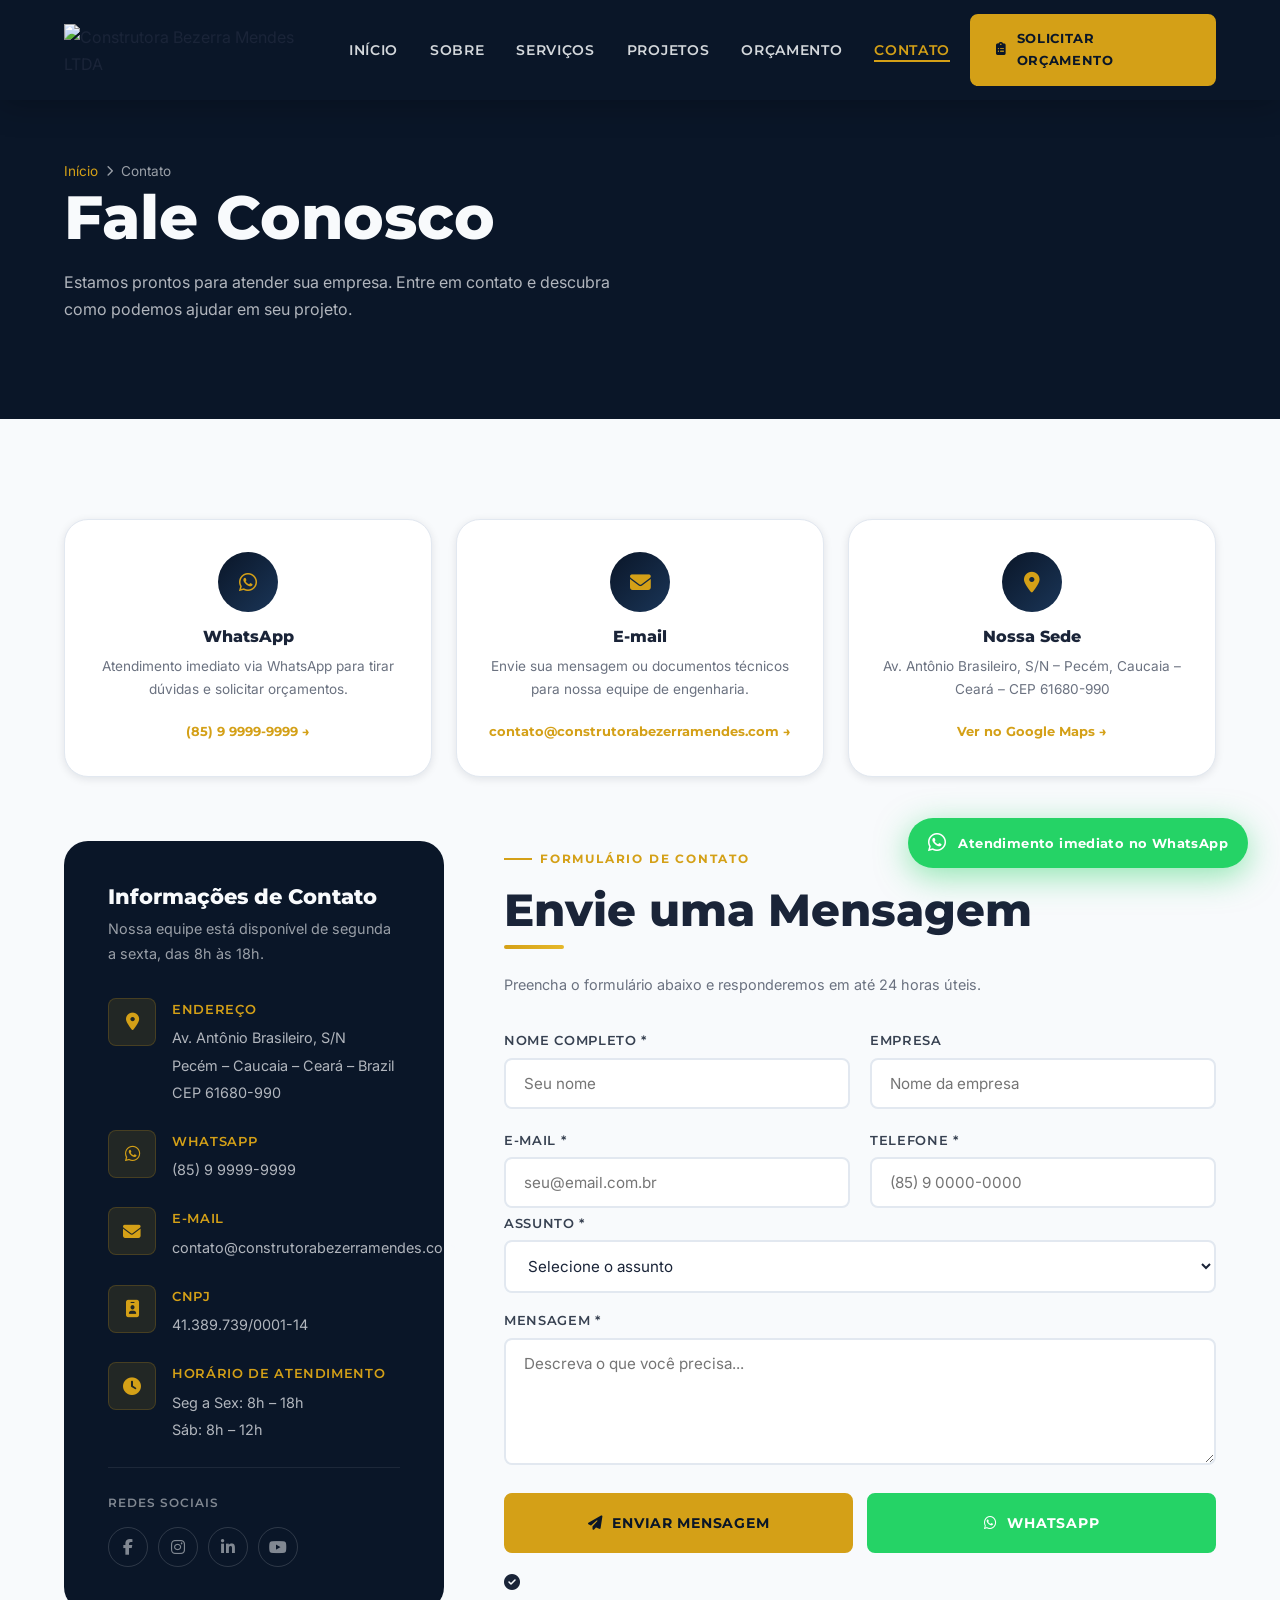
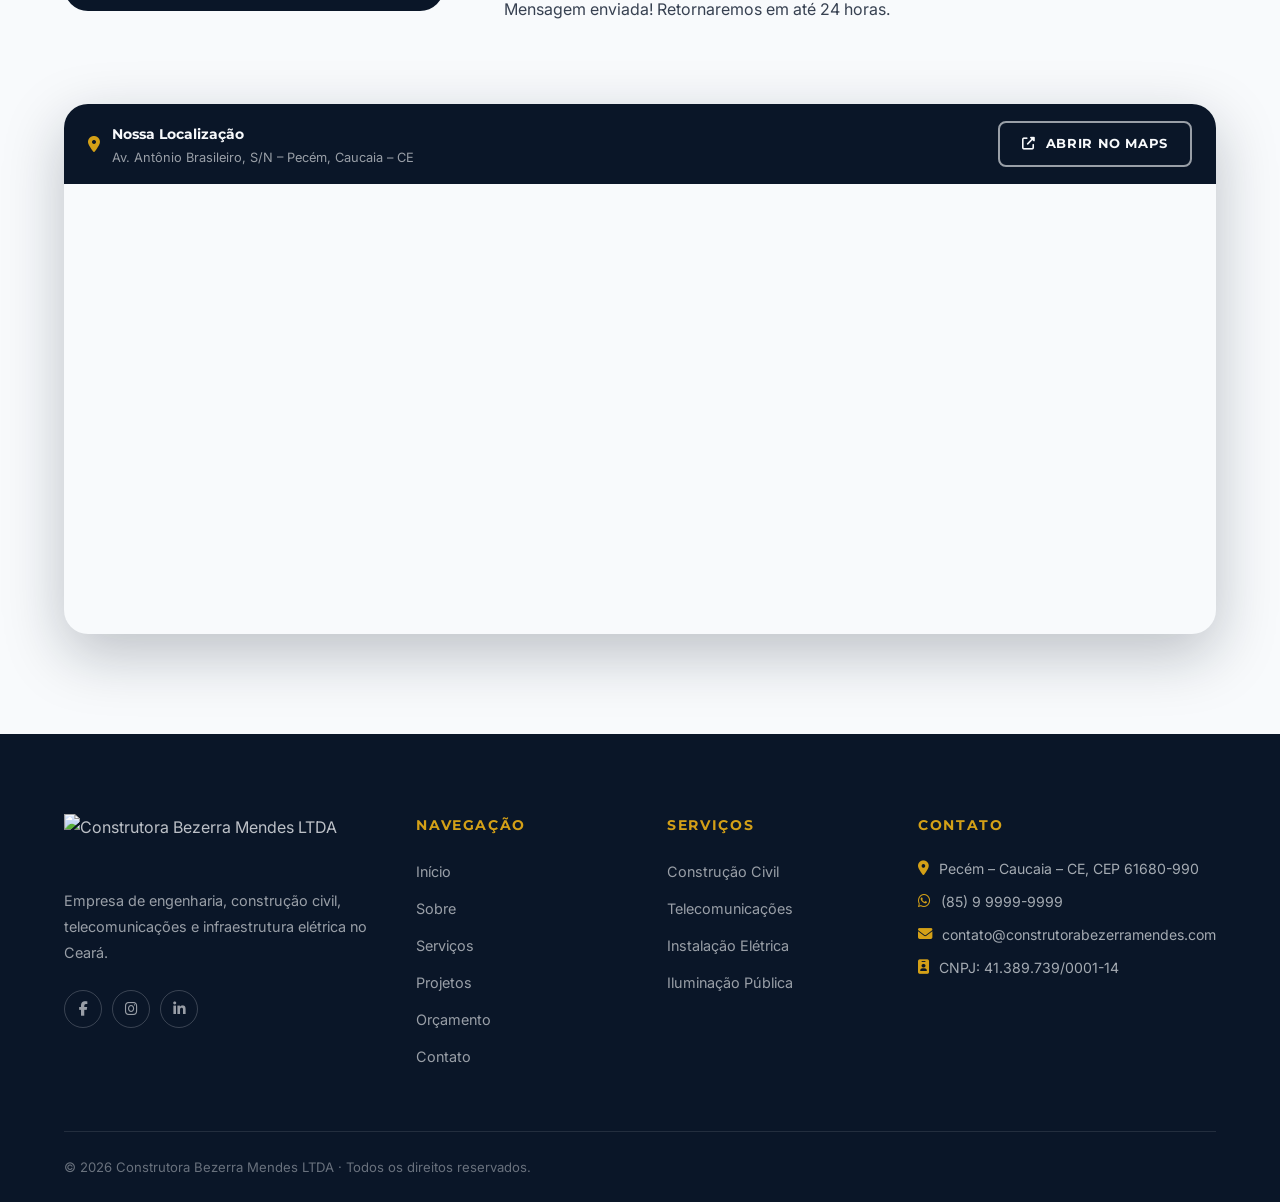
==== Bezerra-Mendes/contato.html @ 7fa9c758 "01" ====
<!DOCTYPE html>
<html lang="pt-BR">
<head>
  <meta charset="UTF-8" />
  <meta name="viewport" content="width=device-width, initial-scale=1.0" />
  <meta name="description" content="Entre em contato com a Construtora Bezerra Mendes LTDA – Av. Antônio Brasileiro, S/N, Pecém – Caucaia – Ceará. Telefone, WhatsApp e e-mail disponíveis." />
  <meta name="keywords" content="contato construtora Ceará, Bezerra Mendes, Caucaia, Pecém, engenharia" />
  <title>Contato – Construtora Bezerra Mendes LTDA</title>
  <link rel="icon" type="image/png" href="assets/images/logo.png" />
  <link rel="stylesheet" href="css/style.css" />
  <link rel="stylesheet" href="https://cdnjs.cloudflare.com/ajax/libs/font-awesome/6.5.0/css/all.min.css" />
  <style>
    .contact-layout { display: grid; grid-template-columns: 380px 1fr; gap: 60px; align-items: start; }
    .contact-info-block { background: var(--navy); border-radius: var(--radius-xl); padding: 44px; color: var(--white); }
    .contact-info-block h3 { color: var(--white); margin-bottom: 8px; font-size: 1.3rem; }
    .contact-info-block > p { color: rgba(248,250,252,0.6); font-size: 0.9rem; margin-bottom: 32px; }
    .ci-item { display: flex; gap: 16px; margin-bottom: 24px; }
    .ci-icon { width: 48px; height: 48px; border-radius: var(--radius); background: rgba(212,160,23,0.12); border: 1px solid rgba(212,160,23,0.2); display: flex; align-items: center; justify-content: center; flex-shrink: 0; }
    .ci-icon i { color: var(--gold); font-size: 1.1rem; }
    .ci-body strong { display: block; font-family: var(--font-heading); font-size: 0.82rem; font-weight: 600; letter-spacing: 0.05em; text-transform: uppercase; color: var(--gold); margin-bottom: 4px; }
    .ci-body span, .ci-body a { font-size: 0.9rem; color: rgba(248,250,252,0.7); line-height: 1.6; }
    .ci-divider { height: 1px; background: rgba(255,255,255,0.08); margin: 24px 0; }
    .ci-social { display: flex; gap: 10px; }
    .ci-social a { width: 40px; height: 40px; border-radius: 50%; border: 1px solid rgba(255,255,255,0.15); display: flex; align-items: center; justify-content: center; color: rgba(248,250,252,0.5); transition: var(--transition); }
    .ci-social a:hover { background: var(--gold); border-color: var(--gold); color: var(--navy); }
    .map-container { margin-top: 60px; border-radius: var(--radius-xl); overflow: hidden; box-shadow: var(--shadow-lg); }
    .quick-contacts { display: grid; grid-template-columns: repeat(3,1fr); gap: 20px; margin-bottom: 60px; }
    .qc-card { padding: 32px 24px; background: var(--white-pure); border-radius: var(--radius-xl); border: 1px solid var(--gray-200); text-align: center; box-shadow: var(--shadow-sm); transition: var(--transition); }
    .qc-card:hover { transform: translateY(-6px); box-shadow: var(--shadow-lg); border-color: var(--gold); }
    .qc-icon { width: 60px; height: 60px; border-radius: 50%; background: linear-gradient(135deg, var(--navy), var(--blue)); display: flex; align-items: center; justify-content: center; margin: 0 auto 16px; }
    .qc-icon i { color: var(--gold); font-size: 1.3rem; }
    .qc-card h4 { color: var(--text-dark); margin-bottom: 8px; font-size: 1rem; }
    .qc-card p { font-size: 0.85rem; color: var(--text-light); margin-bottom: 16px; }
    .qc-card a { font-family: var(--font-heading); font-size: 0.82rem; font-weight: 700; color: var(--gold); }
    @media(max-width:900px){ .contact-layout{ grid-template-columns:1fr; } .quick-contacts{grid-template-columns:1fr;} }
    @media(max-width:600px){ .quick-contacts{grid-template-columns:1fr;} }
  </style>
</head>
<body>
  <div id="preloader"><img src="assets/images/logo.png" alt="Bezerra Mendes" class="preloader-logo" /><div class="preloader-bar"><div class="preloader-bar-inner"></div></div></div>

  <nav id="navbar">
    <div class="container nav-inner">
      <a href="index.html" class="nav-logo"><img src="assets/images/logo.png" alt="Construtora Bezerra Mendes LTDA" /></a>
      <ul class="nav-links">
        <li><a href="index.html">Início</a></li><li><a href="sobre.html">Sobre</a></li>
        <li><a href="servicos.html">Serviços</a></li><li><a href="projetos.html">Projetos</a></li>
        <li><a href="orcamento.html">Orçamento</a></li><li><a href="contato.html" class="active">Contato</a></li>
      </ul>
      <a href="orcamento.html" class="btn btn-primary nav-cta"><i class="fas fa-clipboard-list"></i> Solicitar Orçamento</a>
      <button class="hamburger" aria-label="Menu"><span></span><span></span><span></span></button>
    </div>
  </nav>
  <div class="mobile-menu">
    <a href="index.html">Início</a><a href="sobre.html">Sobre</a><a href="servicos.html">Serviços</a>
    <a href="projetos.html">Projetos</a><a href="orcamento.html">Orçamento</a><a href="contato.html">Contato</a>
    <a href="orcamento.html" class="btn btn-primary">Solicitar Orçamento</a>
  </div>

  <section class="page-hero">
    <div class="container">
      <nav class="breadcrumb"><a href="index.html">Início</a><i class="fas fa-chevron-right"></i><span>Contato</span></nav>
      <h1 class="reveal">Fale Conosco</h1>
      <p style="color:rgba(248,250,252,0.7);max-width:580px;" class="reveal delay-1">Estamos prontos para atender sua empresa. Entre em contato e descubra como podemos ajudar em seu projeto.</p>
    </div>
  </section>

  <section class="section">
    <div class="container">

      <!-- Quick Contacts Row -->
      <div class="quick-contacts" style="display:grid;grid-template-columns:repeat(3,1fr);gap:24px;margin-bottom:64px;">
        <div class="qc-card reveal">
          <div class="qc-icon"><i class="fab fa-whatsapp"></i></div>
          <h4>WhatsApp</h4>
          <p>Atendimento imediato via WhatsApp para tirar dúvidas e solicitar orçamentos.</p>
          <a href="#" class="whatsapp-link">(85) 9 9999-9999 →</a>
        </div>
        <div class="qc-card reveal delay-1">
          <div class="qc-icon"><i class="fas fa-envelope"></i></div>
          <h4>E-mail</h4>
          <p>Envie sua mensagem ou documentos técnicos para nossa equipe de engenharia.</p>
          <a href="mailto:contato@construtorabezerramendes.com">contato@construtorabezerramendes.com →</a>
        </div>
        <div class="qc-card reveal delay-2">
          <div class="qc-icon"><i class="fas fa-map-marker-alt"></i></div>
          <h4>Nossa Sede</h4>
          <p>Av. Antônio Brasileiro, S/N – Pecém, Caucaia – Ceará – CEP 61680-990</p>
          <a href="https://maps.google.com/?q=-3.585751,-38.82623" target="_blank" rel="noopener">Ver no Google Maps →</a>
        </div>
      </div>

      <!-- Main Contact Layout -->
      <div class="contact-layout">

        <!-- Left: Info -->
        <div class="reveal-left">
          <div class="contact-info-block">
            <h3>Informações de Contato</h3>
            <p>Nossa equipe está disponível de segunda a sexta, das 8h às 18h.</p>

            <div class="ci-item">
              <div class="ci-icon"><i class="fas fa-map-marker-alt"></i></div>
              <div class="ci-body">
                <strong>Endereço</strong>
                <span>Av. Antônio Brasileiro, S/N<br/>Pecém – Caucaia – Ceará – Brazil<br/>CEP 61680-990</span>
              </div>
            </div>

            <div class="ci-item">
              <div class="ci-icon"><i class="fab fa-whatsapp"></i></div>
              <div class="ci-body">
                <strong>WhatsApp</strong>
                <a href="#" class="whatsapp-link">(85) 9 9999-9999</a>
              </div>
            </div>

            <div class="ci-item">
              <div class="ci-icon"><i class="fas fa-envelope"></i></div>
              <div class="ci-body">
                <strong>E-mail</strong>
                <span>contato@construtorabezerramendes.com</span>
              </div>
            </div>

            <div class="ci-item">
              <div class="ci-icon"><i class="fas fa-id-badge"></i></div>
              <div class="ci-body">
                <strong>CNPJ</strong>
                <span>41.389.739/0001-14</span>
              </div>
            </div>

            <div class="ci-item">
              <div class="ci-icon"><i class="fas fa-clock"></i></div>
              <div class="ci-body">
                <strong>Horário de Atendimento</strong>
                <span>Seg a Sex: 8h – 18h<br/>Sáb: 8h – 12h</span>
              </div>
            </div>

            <div class="ci-divider"></div>
            <p style="font-family:var(--font-heading);font-size:0.78rem;font-weight:600;letter-spacing:0.08em;text-transform:uppercase;color:rgba(248,250,252,0.5);margin-bottom:14px;">Redes Sociais</p>
            <div class="ci-social">
              <a href="#" aria-label="Facebook"><i class="fab fa-facebook-f"></i></a>
              <a href="#" aria-label="Instagram"><i class="fab fa-instagram"></i></a>
              <a href="#" aria-label="LinkedIn"><i class="fab fa-linkedin-in"></i></a>
              <a href="#" aria-label="YouTube"><i class="fab fa-youtube"></i></a>
            </div>
          </div>
        </div>

        <!-- Right: Form -->
        <div class="reveal-right">
          <span class="section-tag">Formulário de Contato</span>
          <h2 class="section-title" style="margin-bottom:8px;">Envie uma Mensagem</h2>
          <div class="gold-line"></div>
          <p style="font-size:0.9rem;color:var(--text-light);margin-bottom:32px;">Preencha o formulário abaixo e responderemos em até 24 horas úteis.</p>

          <form class="validated-form" id="form-contato" novalidate>
            <div class="form-grid">
              <div class="form-group">
                <label for="ct-nome">Nome Completo *</label>
                <input type="text" id="ct-nome" name="nome" placeholder="Seu nome" required />
                <span class="error-msg">Informe seu nome.</span>
              </div>
              <div class="form-group">
                <label for="ct-empresa">Empresa</label>
                <input type="text" id="ct-empresa" name="empresa" placeholder="Nome da empresa" />
              </div>
              <div class="form-group">
                <label for="ct-email">E-mail *</label>
                <input type="email" id="ct-email" name="email" placeholder="seu@email.com.br" required />
                <span class="error-msg">Informe um e-mail válido.</span>
              </div>
              <div class="form-group">
                <label for="ct-telefone">Telefone *</label>
                <input type="tel" id="ct-telefone" name="telefone" placeholder="(85) 9 0000-0000" required />
                <span class="error-msg">Informe um telefone.</span>
              </div>
            </div>
            <div class="form-group" style="margin-top:4px;">
              <label for="ct-assunto">Assunto *</label>
              <select id="ct-assunto" name="assunto" required>
                <option value="">Selecione o assunto</option>
                <option>Solicitação de Orçamento</option>
                <option>Informações sobre Serviços</option>
                <option>Parceria Comercial</option>
                <option>Trabalhe Conosco</option>
                <option>Outro</option>
              </select>
              <span class="error-msg">Selecione o assunto.</span>
            </div>
            <div class="form-group" style="margin-top:16px;">
              <label for="ct-mensagem">Mensagem *</label>
              <textarea id="ct-mensagem" name="mensagem" rows="5" placeholder="Descreva o que você precisa..." required></textarea>
              <span class="error-msg">Escreva sua mensagem.</span>
            </div>
            <div style="margin-top:28px;display:flex;gap:14px;flex-wrap:wrap;">
              <button type="submit" class="btn btn-primary" style="flex:1;min-width:200px;justify-content:center;">
                <i class="fas fa-paper-plane"></i> Enviar Mensagem
              </button>
              <a href="#" class="btn btn-whatsapp whatsapp-link" style="flex:1;min-width:200px;justify-content:center;">
                <i class="fab fa-whatsapp"></i> WhatsApp
              </a>
            </div>
            <div class="form-success" style="margin-top:16px;">
              <i class="fas fa-check-circle"></i>
              <p>Mensagem enviada! Retornaremos em até 24 horas.</p>
            </div>
          </form>
        </div>
      </div>

      <!-- Google Map -->
      <div class="map-container reveal" style="margin-top:64px;">
        <div style="padding:16px 24px;background:var(--navy);display:flex;align-items:center;gap:12px;">
          <i class="fas fa-map-marker-alt" style="color:var(--gold);"></i>
          <div>
            <strong style="color:var(--white);font-family:var(--font-heading);font-size:0.9rem;">Nossa Localização</strong>
            <p style="color:rgba(248,250,252,0.6);font-size:0.8rem;margin:0;">Av. Antônio Brasileiro, S/N – Pecém, Caucaia – CE</p>
          </div>
          <a href="https://maps.google.com/?q=-3.585751,-38.82623" target="_blank" rel="noopener" class="btn btn-outline btn-sm" style="margin-left:auto;">
            <i class="fas fa-external-link-alt"></i> Abrir no Maps
          </a>
        </div>
        <iframe
          src="https://www.google.com/maps/embed?pb=!1m18!1m12!1m3!1d3978.5!2d-38.82623!3d-3.585751!2m3!1f0!2f0!3f0!3m2!1i1024!2i768!4f13.1!3m3!1m2!1s0x0%3A0x0!2zM8KwMzUnMDkuMCJTIDM4wrA0OSczMi40Ilc!5e0!3m2!1spt-BR!2sbr!4v1710000000000!5m2!1spt-BR!2sbr"
          width="100%"
          height="450"
          style="border:0;display:block;"
          allowfullscreen=""
          loading="lazy"
          referrerpolicy="no-referrer-when-downgrade"
          title="Localização da Construtora Bezerra Mendes LTDA – Pecém, Caucaia, Ceará">
        </iframe>
      </div>

    </div>
  </section>

  <footer class="footer">
    <div class="container">
      <div class="footer-grid">
        <div>
          <div class="footer-logo"><img src="assets/images/logo.png" alt="Construtora Bezerra Mendes LTDA" /></div>
          <p class="footer-desc">Empresa de engenharia, construção civil, telecomunicações e infraestrutura elétrica no Ceará.</p>
          <div class="footer-social">
            <a href="#" aria-label="Facebook"><i class="fab fa-facebook-f"></i></a>
            <a href="#" aria-label="Instagram"><i class="fab fa-instagram"></i></a>
            <a href="#" aria-label="LinkedIn"><i class="fab fa-linkedin-in"></i></a>
          </div>
        </div>
        <div>
          <div class="footer-heading">Navegação</div>
          <ul class="footer-links">
            <li><a href="index.html">Início</a></li><li><a href="sobre.html">Sobre</a></li>
            <li><a href="servicos.html">Serviços</a></li><li><a href="projetos.html">Projetos</a></li>
            <li><a href="orcamento.html">Orçamento</a></li><li><a href="contato.html">Contato</a></li>
          </ul>
        </div>
        <div>
          <div class="footer-heading">Serviços</div>
          <ul class="footer-links">
            <li><a href="servicos.html">Construção Civil</a></li>
            <li><a href="servicos.html">Telecomunicações</a></li>
            <li><a href="servicos.html">Instalação Elétrica</a></li>
            <li><a href="servicos.html">Iluminação Pública</a></li>
          </ul>
        </div>
        <div>
          <div class="footer-heading">Contato</div>
          <ul class="footer-contact">
            <li><i class="fas fa-map-marker-alt"></i><span>Pecém – Caucaia – CE, CEP 61680-990</span></li>
            <li><i class="fab fa-whatsapp"></i><span><a href="#" class="whatsapp-link">(85) 9 9999-9999</a></span></li>
            <li><i class="fas fa-envelope"></i><span>contato@construtorabezerramendes.com</span></li>
            <li><i class="fas fa-id-badge"></i><span>CNPJ: 41.389.739/0001-14</span></li>
          </ul>
        </div>
      </div>
      <div class="footer-bottom">
        <p>© 2026 Construtora Bezerra Mendes LTDA · Todos os direitos reservados.</p>
      </div>
    </div>
  </footer>

  <a id="whatsapp-float" href="#" aria-label="WhatsApp"><i class="fab fa-whatsapp"></i><span class="wa-text">Atendimento imediato no WhatsApp</span></a>
  <button id="back-to-top" aria-label="Voltar ao topo"><i class="fas fa-chevron-up"></i></button>
  <script src="js/main.js"></script>
  <script src="js/forms.js"></script>
</body>
</html>
---- Bezerra-Mendes/css/style.css ----
/* ================================================================
   CONSTRUTORA BEZERRA MENDES LTDA — GLOBAL DESIGN SYSTEM
   ================================================================ */

@import url('https://fonts.googleapis.com/css2?family=Montserrat:wght@400;500;600;700;800;900&family=Inter:wght@300;400;500;600&display=swap');

:root {
  /* Color Palette */
  --navy:       #0A1628;
  --navy-mid:   #0D1F3C;
  --blue:       #1A3557;
  --blue-light: #1E4A7A;
  --steel:      #4A5568;
  --steel-light:#718096;
  --white:      #F8FAFC;
  --white-pure: #FFFFFF;
  --gray-100:   #F1F5F9;
  --gray-200:   #E2E8F0;
  --gray-300:   #CBD5E0;
  --gold:       #D4A017;
  --gold-light: #E6B82A;
  --gold-dark:  #B8860B;
  --text-dark:  #1A2438;
  --text-mid:   #374151;
  --text-light: #6B7280;

  /* Typography */
  --font-heading: 'Montserrat', sans-serif;
  --font-body:    'Inter', sans-serif;

  /* Spacing */
  --section-py: 100px;
  --container:  1200px;
  --radius:     8px;
  --radius-lg:  16px;
  --radius-xl:  24px;

  /* Shadows */
  --shadow-sm:  0 2px 8px rgba(10,22,40,0.10);
  --shadow-md:  0 8px 30px rgba(10,22,40,0.15);
  --shadow-lg:  0 20px 60px rgba(10,22,40,0.25);
  --shadow-gold:0 4px 20px rgba(212,160,23,0.35);

  /* Transitions */
  --transition: 0.35s cubic-bezier(0.4, 0, 0.2, 1);
}

/* ================================================================
   RESET & BASE
   ================================================================ */
*, *::before, *::after { box-sizing: border-box; margin: 0; padding: 0; }

html { scroll-behavior: smooth; font-size: 16px; }

body {
  font-family: var(--font-body);
  color: var(--text-dark);
  background: var(--white);
  line-height: 1.7;
  overflow-x: hidden;
}

img { max-width: 100%; height: auto; display: block; }
a  { text-decoration: none; color: inherit; }
ul { list-style: none; }

/* ================================================================
   TYPOGRAPHY
   ================================================================ */
h1, h2, h3, h4, h5, h6 {
  font-family: var(--font-heading);
  font-weight: 800;
  line-height: 1.15;
  color: var(--text-dark);
}

h1 { font-size: clamp(2.2rem, 5vw, 3.8rem); }
h2 { font-size: clamp(1.8rem, 3.5vw, 2.8rem); }
h3 { font-size: clamp(1.2rem, 2vw, 1.6rem); }
h4 { font-size: 1.15rem; }

p { color: var(--text-mid); margin-bottom: 1rem; }

/* ================================================================
   LAYOUT UTILITIES
   ================================================================ */
.container {
  max-width: var(--container);
  margin: 0 auto;
  padding: 0 24px;
}

.section { padding: var(--section-py) 0; }
.section-dark { background: var(--navy); }
.section-navy { background: var(--navy-mid); }
.section-gray { background: var(--gray-100); }

.section-tag {
  display: inline-flex;
  align-items: center;
  gap: 8px;
  font-family: var(--font-heading);
  font-size: 0.75rem;
  font-weight: 700;
  letter-spacing: 0.15em;
  text-transform: uppercase;
  color: var(--gold);
  margin-bottom: 1rem;
}
.section-tag::before {
  content: '';
  display: block;
  width: 28px;
  height: 2px;
  background: var(--gold);
}

.section-title {
  margin-bottom: 1rem;
}
.section-subtitle {
  font-size: 1.1rem;
  color: var(--text-light);
  max-width: 600px;
  margin-bottom: 2.5rem;
}
.section-title-white { color: var(--white); }
.section-subtitle-white { color: rgba(248,250,252,0.70); }

.text-center { text-align: center; }
.text-center .section-subtitle { margin-left: auto; margin-right: auto; }
.text-center .section-tag { justify-content: center; }

.grid { display: grid; gap: 24px; }
.grid-2 { grid-template-columns: repeat(2, 1fr); }
.grid-3 { grid-template-columns: repeat(3, 1fr); }
.grid-4 { grid-template-columns: repeat(4, 1fr); }

/* ================================================================
   BUTTONS
   ================================================================ */
.btn {
  display: inline-flex;
  align-items: center;
  gap: 10px;
  padding: 16px 36px;
  border-radius: var(--radius);
  font-family: var(--font-heading);
  font-weight: 700;
  font-size: 0.9rem;
  letter-spacing: 0.05em;
  text-transform: uppercase;
  border: 2px solid transparent;
  cursor: pointer;
  transition: var(--transition);
  position: relative;
  overflow: hidden;
}

.btn-primary {
  background: var(--gold);
  color: var(--navy);
  border-color: var(--gold);
}
.btn-primary:hover {
  background: var(--gold-light);
  border-color: var(--gold-light);
  transform: translateY(-2px);
  box-shadow: var(--shadow-gold);
}

.btn-outline {
  background: transparent;
  color: var(--white);
  border-color: rgba(248,250,252,0.6);
}
.btn-outline:hover {
  background: rgba(248,250,252,0.1);
  border-color: var(--white);
  transform: translateY(-2px);
}

.btn-outline-gold {
  background: transparent;
  color: var(--gold);
  border-color: var(--gold);
}
.btn-outline-gold:hover {
  background: var(--gold);
  color: var(--navy);
  transform: translateY(-2px);
}

.btn-dark {
  background: var(--navy);
  color: var(--white);
  border-color: var(--navy);
}
.btn-dark:hover {
  background: var(--blue);
  border-color: var(--blue);
  transform: translateY(-2px);
}

.btn-whatsapp {
  background: #25D366;
  color: #fff;
  border-color: #25D366;
}
.btn-whatsapp:hover {
  background: #1ebe5d;
  transform: translateY(-2px);
  box-shadow: 0 8px 25px rgba(37,211,102,0.4);
}

.btn-sm {
  padding: 10px 22px;
  font-size: 0.8rem;
}

.btn-group {
  display: flex;
  flex-wrap: wrap;
  gap: 14px;
  align-items: center;
}

/* ================================================================
   BADGE / PILL
   ================================================================ */
.badge {
  display: inline-block;
  padding: 4px 14px;
  border-radius: 100px;
  font-size: 0.75rem;
  font-weight: 600;
  font-family: var(--font-heading);
  letter-spacing: 0.05em;
  text-transform: uppercase;
  background: rgba(212,160,23,0.15);
  color: var(--gold);
  border: 1px solid rgba(212,160,23,0.3);
}

/* ================================================================
   NAVBAR
   ================================================================ */
#navbar {
  position: fixed;
  top: 0;
  left: 0;
  width: 100%;
  z-index: 999;
  padding: 22px 0;
  transition: var(--transition);
  background: transparent;
}

#navbar.scrolled {
  background: rgba(10,22,40,0.97);
  backdrop-filter: blur(12px);
  -webkit-backdrop-filter: blur(12px);
  padding: 14px 0;
  box-shadow: 0 4px 30px rgba(0,0,0,0.3);
}

#navbar.solid {
  background: var(--navy);
  padding: 14px 0;
  box-shadow: 0 4px 30px rgba(0,0,0,0.25);
}

.nav-inner {
  display: flex;
  align-items: center;
  justify-content: space-between;
  gap: 20px;
}

.nav-logo {
  display: flex;
  align-items: center;
  gap: 12px;
}

.nav-logo img {
  height: 52px;
  width: auto;
  filter: brightness(1);
  transition: var(--transition);
}

.nav-links {
  display: flex;
  align-items: center;
  gap: 32px;
  list-style: none;
}

.nav-links a {
  font-family: var(--font-heading);
  font-size: 0.85rem;
  font-weight: 600;
  letter-spacing: 0.05em;
  text-transform: uppercase;
  color: rgba(248,250,252,0.85);
  transition: var(--transition);
  position: relative;
  padding-bottom: 4px;
}

.nav-links a::after {
  content: '';
  position: absolute;
  bottom: 0;
  left: 0;
  width: 0;
  height: 2px;
  background: var(--gold);
  transition: var(--transition);
}

.nav-links a:hover,
.nav-links a.active {
  color: var(--gold);
}

.nav-links a:hover::after,
.nav-links a.active::after {
  width: 100%;
}

.nav-cta {
  padding: 12px 24px;
  font-size: 0.8rem;
}

/* Hamburger */
.hamburger {
  display: none;
  flex-direction: column;
  gap: 5px;
  cursor: pointer;
  padding: 8px;
  background: none;
  border: none;
}

.hamburger span {
  display: block;
  width: 26px;
  height: 2px;
  background: var(--white);
  border-radius: 2px;
  transition: var(--transition);
}

.hamburger.open span:nth-child(1) { transform: translateY(7px) rotate(45deg); }
.hamburger.open span:nth-child(2) { opacity: 0; }
.hamburger.open span:nth-child(3) { transform: translateY(-7px) rotate(-45deg); }

/* Mobile Menu */
.mobile-menu {
  display: none;
  position: fixed;
  top: 0;
  left: 0;
  width: 100%;
  height: 100%;
  background: var(--navy);
  z-index: 998;
  flex-direction: column;
  align-items: center;
  justify-content: center;
  gap: 28px;
  opacity: 0;
  transform: translateY(-20px);
  transition: all 0.4s ease;
}

.mobile-menu.open {
  display: flex;
  opacity: 1;
  transform: translateY(0);
}

.mobile-menu a {
  font-family: var(--font-heading);
  font-size: 1.5rem;
  font-weight: 700;
  color: var(--white);
  letter-spacing: 0.05em;
  text-transform: uppercase;
  transition: var(--transition);
}

.mobile-menu a:hover { color: var(--gold); }

/* ================================================================
   FOOTER
   ================================================================ */
.footer {
  background: var(--navy);
  color: rgba(248,250,252,0.75);
  padding: 80px 0 0;
}

.footer-grid {
  display: grid;
  grid-template-columns: 1.5fr 1fr 1fr 1.2fr;
  gap: 48px;
  padding-bottom: 60px;
  border-bottom: 1px solid rgba(248,250,252,0.1);
}

.footer-logo img {
  height: 56px;
  margin-bottom: 18px;
}

.footer-desc {
  font-size: 0.9rem;
  line-height: 1.8;
  color: rgba(248,250,252,0.6);
  margin-bottom: 24px;
}

.footer-social {
  display: flex;
  gap: 10px;
}

.footer-social a {
  width: 38px;
  height: 38px;
  border-radius: 50%;
  border: 1px solid rgba(248,250,252,0.2);
  display: flex;
  align-items: center;
  justify-content: center;
  color: rgba(248,250,252,0.6);
  font-size: 0.9rem;
  transition: var(--transition);
}

.footer-social a:hover {
  background: var(--gold);
  border-color: var(--gold);
  color: var(--navy);
}

.footer-heading {
  font-family: var(--font-heading);
  font-size: 0.85rem;
  font-weight: 700;
  letter-spacing: 0.12em;
  text-transform: uppercase;
  color: var(--gold);
  margin-bottom: 20px;
}

.footer-links { display: flex; flex-direction: column; gap: 10px; }

.footer-links a {
  font-size: 0.9rem;
  color: rgba(248,250,252,0.6);
  transition: var(--transition);
}

.footer-links a:hover {
  color: var(--gold);
  padding-left: 6px;
}

.footer-contact li {
  display: flex;
  gap: 10px;
  font-size: 0.88rem;
  color: rgba(248,250,252,0.65);
  margin-bottom: 12px;
  line-height: 1.5;
}

.footer-contact li i {
  color: var(--gold);
  font-size: 0.9rem;
  margin-top: 3px;
  flex-shrink: 0;
}

.footer-bottom {
  padding: 24px 0;
  display: flex;
  align-items: center;
  justify-content: space-between;
  flex-wrap: wrap;
  gap: 12px;
}

.footer-bottom p {
  font-size: 0.82rem;
  color: rgba(248,250,252,0.4);
  margin: 0;
}

.footer-bottom a { color: var(--gold); }

/* ================================================================
   WHATSAPP FLOATING BUTTON
   ================================================================ */
#whatsapp-float {
  position: fixed;
  bottom: 32px;
  right: 32px;
  z-index: 997;
  display: flex;
  align-items: center;
  gap: 12px;
  background: #25D366;
  color: #fff;
  padding: 14px 20px;
  border-radius: 100px;
  box-shadow: 0 8px 32px rgba(37,211,102,0.5);
  font-family: var(--font-heading);
  font-size: 0.82rem;
  font-weight: 700;
  letter-spacing: 0.03em;
  transition: var(--transition);
  animation: waPulse 2.5s infinite;
}

#whatsapp-float:hover {
  transform: scale(1.05) translateY(-3px);
  box-shadow: 0 14px 40px rgba(37,211,102,0.6);
}

#whatsapp-float i { font-size: 1.3rem; }

.wa-text { white-space: nowrap; }

@keyframes waPulse {
  0%, 100% { box-shadow: 0 8px 32px rgba(37,211,102,0.5); }
  50%       { box-shadow: 0 8px 48px rgba(37,211,102,0.75), 0 0 0 8px rgba(37,211,102,0.12); }
}

/* ================================================================
   CARDS
   ================================================================ */
.card {
  background: var(--white-pure);
  border-radius: var(--radius-lg);
  overflow: hidden;
  box-shadow: var(--shadow-sm);
  transition: var(--transition);
}

.card:hover {
  transform: translateY(-6px);
  box-shadow: var(--shadow-lg);
}

.card-glass {
  background: rgba(255,255,255,0.05);
  border: 1px solid rgba(255,255,255,0.1);
  backdrop-filter: blur(10px);
  -webkit-backdrop-filter: blur(10px);
  border-radius: var(--radius-lg);
  transition: var(--transition);
}

.card-glass:hover {
  background: rgba(255,255,255,0.08);
  border-color: rgba(212,160,23,0.4);
  transform: translateY(-4px);
}

/* ================================================================
   DIVIDER / ACCENT LINE
   ================================================================ */
.gold-line {
  width: 60px;
  height: 4px;
  background: linear-gradient(90deg, var(--gold), var(--gold-light));
  border-radius: 2px;
  margin-bottom: 24px;
}

.gold-line-center { margin-left: auto; margin-right: auto; }

/* ================================================================
   SCROLL REVEAL ANIMATIONS (JS-driven)
   ================================================================ */
.reveal {
  opacity: 0;
  transform: translateY(36px);
  transition: opacity 0.8s ease, transform 0.8s ease;
}

.reveal.revealed {
  opacity: 1;
  transform: translateY(0);
}

.reveal-left {
  opacity: 0;
  transform: translateX(-40px);
  transition: opacity 0.8s ease, transform 0.8s ease;
}

.reveal-left.revealed {
  opacity: 1;
  transform: translateX(0);
}

.reveal-right {
  opacity: 0;
  transform: translateX(40px);
  transition: opacity 0.8s ease, transform 0.8s ease;
}

.reveal-right.revealed {
  opacity: 1;
  transform: translateX(0);
}

.delay-1 { transition-delay: 0.1s; }
.delay-2 { transition-delay: 0.2s; }
.delay-3 { transition-delay: 0.35s; }
.delay-4 { transition-delay: 0.5s; }

/* ================================================================
   PRELOADER
   ================================================================ */
#preloader {
  position: fixed;
  inset: 0;
  background: var(--navy);
  z-index: 10000;
  display: flex;
  align-items: center;
  justify-content: center;
  flex-direction: column;
  gap: 20px;
  transition: opacity 0.6s ease, visibility 0.6s ease;
}

#preloader.hidden {
  opacity: 0;
  visibility: hidden;
}

.preloader-logo { height: 70px; animation: preloaderFade 1s ease forwards; }
.preloader-bar {
  width: 180px;
  height: 3px;
  background: rgba(255,255,255,0.1);
  border-radius: 2px;
  overflow: hidden;
}
.preloader-bar-inner {
  height: 100%;
  background: var(--gold);
  border-radius: 2px;
  animation: preloaderBar 1.2s ease forwards;
}

@keyframes preloaderFade { from { opacity:0; transform:scale(0.85); } to { opacity:1; transform:scale(1); } }
@keyframes preloaderBar  { from { width:0; } to { width:100%; } }

/* ================================================================
   BREADCRUMB
   ================================================================ */
.page-hero {
  background: var(--navy);
  padding: 160px 0 80px;
  position: relative;
  overflow: hidden;
}

.page-hero::before {
  content: '';
  position: absolute;
  inset: 0;
  background: url('../assets/images/hero_construction.jpg') center/cover no-repeat;
  opacity: 0.12;
}

.page-hero .container { position: relative; z-index: 1; }

.page-hero h1 { color: var(--white); margin-bottom: 16px; }

.breadcrumb {
  display: flex;
  align-items: center;
  gap: 8px;
  font-size: 0.85rem;
  color: rgba(248,250,252,0.6);
}

.breadcrumb a { color: var(--gold); transition: var(--transition); }
.breadcrumb a:hover { color: var(--gold-light); }
.breadcrumb i { font-size: 0.7rem; }

/* ================================================================
   BACK TO TOP
   ================================================================ */
#back-to-top {
  position: fixed;
  bottom: 110px;
  right: 36px;
  z-index: 996;
  width: 44px;
  height: 44px;
  border-radius: 50%;
  background: var(--gold);
  color: var(--navy);
  border: none;
  cursor: pointer;
  display: flex;
  align-items: center;
  justify-content: center;
  font-size: 1rem;
  box-shadow: var(--shadow-md);
  transition: var(--transition);
  opacity: 0;
  visibility: hidden;
}

#back-to-top.show {
  opacity: 1;
  visibility: visible;
}

#back-to-top:hover {
  background: var(--gold-light);
  transform: translateY(-4px);
}

/* ================================================================
   FORM INPUTS
   ================================================================ */
.form-group {
  display: flex;
  flex-direction: column;
  gap: 6px;
}

.form-group label {
  font-family: var(--font-heading);
  font-size: 0.82rem;
  font-weight: 600;
  letter-spacing: 0.05em;
  text-transform: uppercase;
  color: var(--text-mid);
}

.form-group input,
.form-group select,
.form-group textarea {
  padding: 14px 18px;
  border: 2px solid var(--gray-200);
  border-radius: var(--radius);
  font-family: var(--font-body);
  font-size: 0.95rem;
  color: var(--text-dark);
  background: var(--white-pure);
  transition: var(--transition);
  outline: none;
}

.form-group input:focus,
.form-group select:focus,
.form-group textarea:focus {
  border-color: var(--gold);
  box-shadow: 0 0 0 3px rgba(212,160,23,0.12);
}

.form-group input.error,
.form-group select.error,
.form-group textarea.error {
  border-color: #E53E3E;
}

.form-group .error-msg {
  font-size: 0.8rem;
  color: #E53E3E;
  display: none;
}

.form-group.has-error .error-msg { display: block; }

.form-grid {
  display: grid;
  grid-template-columns: 1fr 1fr;
  gap: 20px;
}

/* ================================================================
   STATS COUNTER
   ================================================================ */
.stats-grid {
  display: grid;
  grid-template-columns: repeat(4, 1fr);
  gap: 2px;
}

.stat-card {
  padding: 40px 28px;
  text-align: center;
  background: rgba(255,255,255,0.04);
  position: relative;
}

.stat-card::after {
  content: '';
  position: absolute;
  right: 0;
  top: 25%;
  height: 50%;
  width: 1px;
  background: rgba(255,255,255,0.1);
}

.stat-card:last-child::after { display: none; }

.stat-number {
  font-family: var(--font-heading);
  font-size: clamp(2.5rem, 5vw, 3.5rem);
  font-weight: 900;
  color: var(--gold);
  display: flex;
  align-items: center;
  justify-content: center;
  gap: 4px;
  line-height: 1;
  margin-bottom: 10px;
}

.stat-suffix {
  font-size: clamp(1.5rem, 3vw, 2rem);
  color: var(--gold-light);
}

.stat-label {
  font-family: var(--font-heading);
  font-size: 0.8rem;
  font-weight: 600;
  letter-spacing: 0.1em;
  text-transform: uppercase;
  color: rgba(248,250,252,0.65);
}

/* ================================================================
   RESPONSIVE
   ================================================================ */
@media (max-width: 1100px) {
  .footer-grid { grid-template-columns: 1fr 1fr; }
  .grid-4 { grid-template-columns: repeat(2, 1fr); }
  .stats-grid { grid-template-columns: repeat(2, 1fr); }
  .stat-card::after { display: none; }
  .stat-card { border-bottom: 1px solid rgba(255,255,255,0.07); }
}

@media (max-width: 768px) {
  :root { --section-py: 70px; }

  .nav-links, .nav-cta { display: none; }
  .hamburger { display: flex; }

  .grid-2, .grid-3, .grid-4 { grid-template-columns: 1fr; }
  .footer-grid { grid-template-columns: 1fr; }
  .stats-grid { grid-template-columns: 1fr 1fr; }
  .form-grid { grid-template-columns: 1fr; }

  #whatsapp-float .wa-text { display: none; }
  #whatsapp-float { padding: 16px; }

  .btn-group { flex-direction: column; align-items: flex-start; }
  .btn-group.centered { align-items: center; }
}

@media (max-width: 480px) {
  :root { --section-py: 56px; }
  .stats-grid { grid-template-columns: 1fr; }
  .stat-card { border-bottom: 1px solid rgba(255,255,255,0.07); }
}
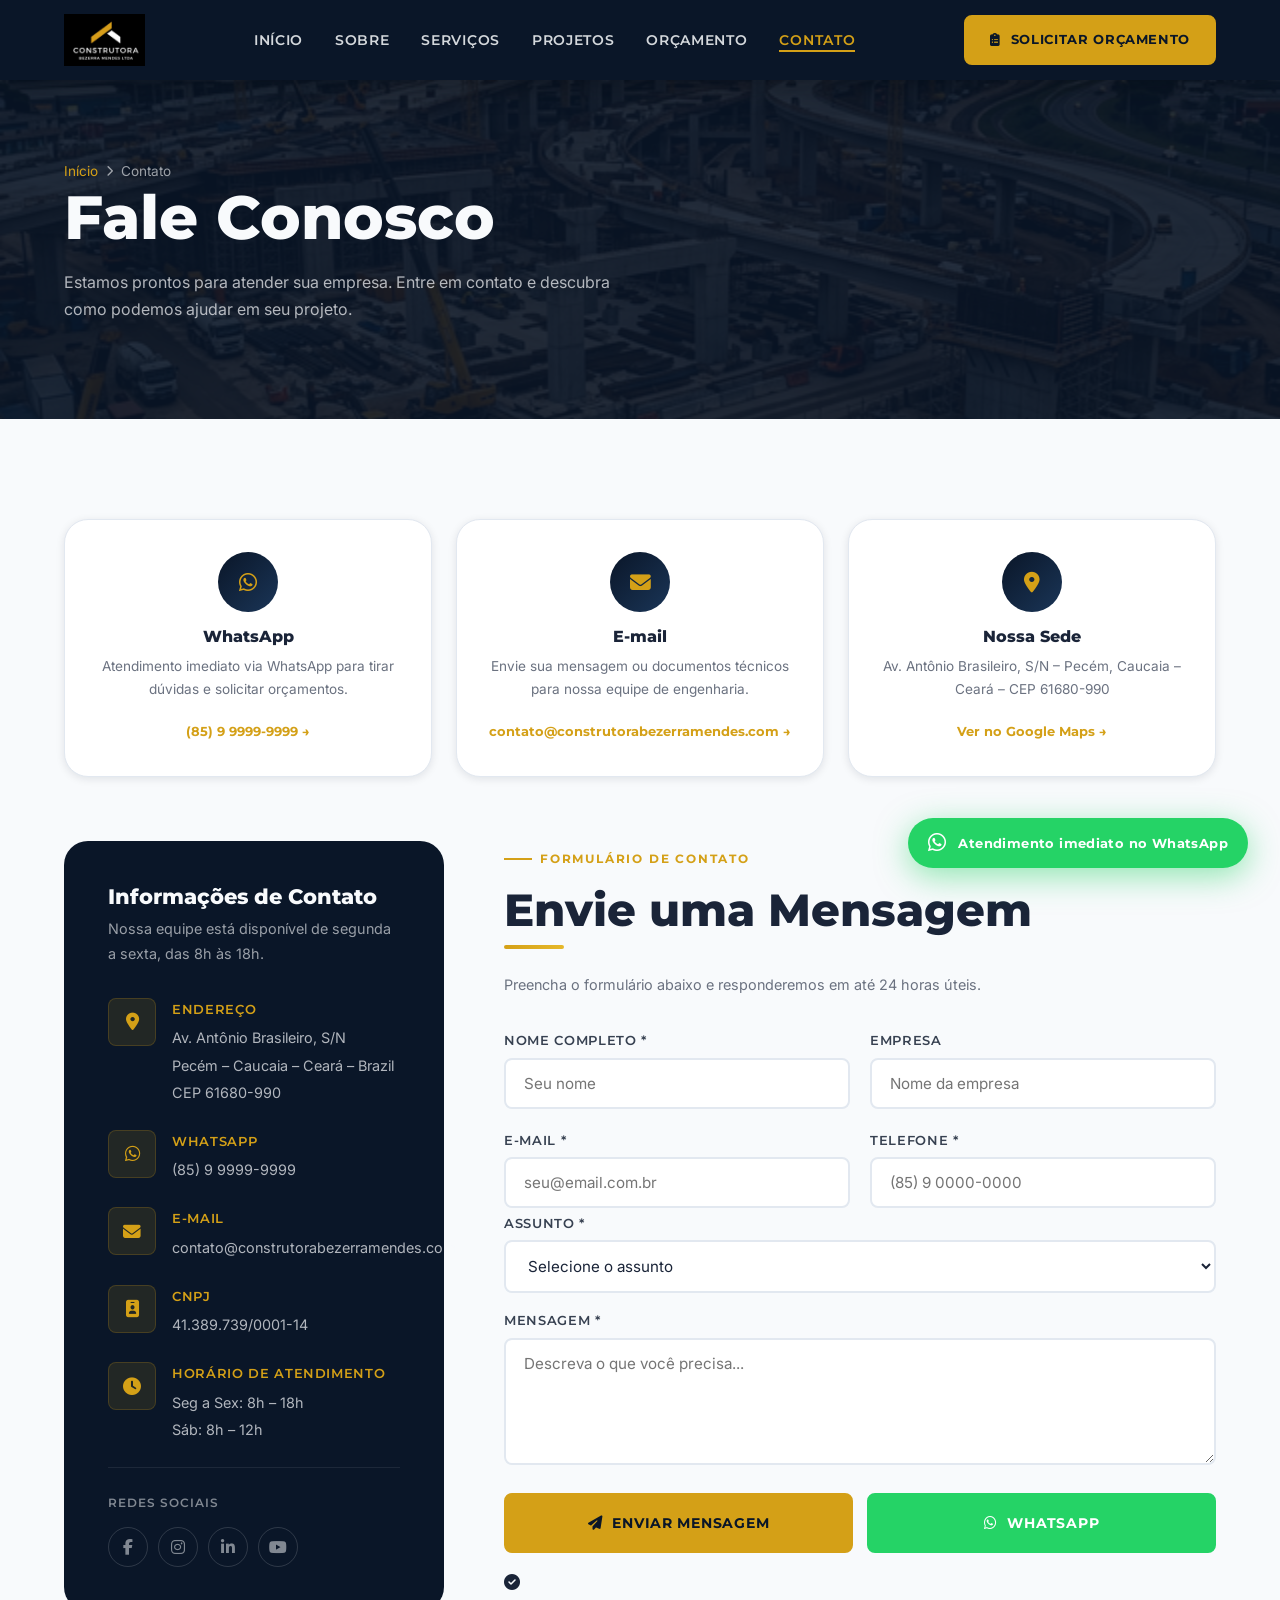
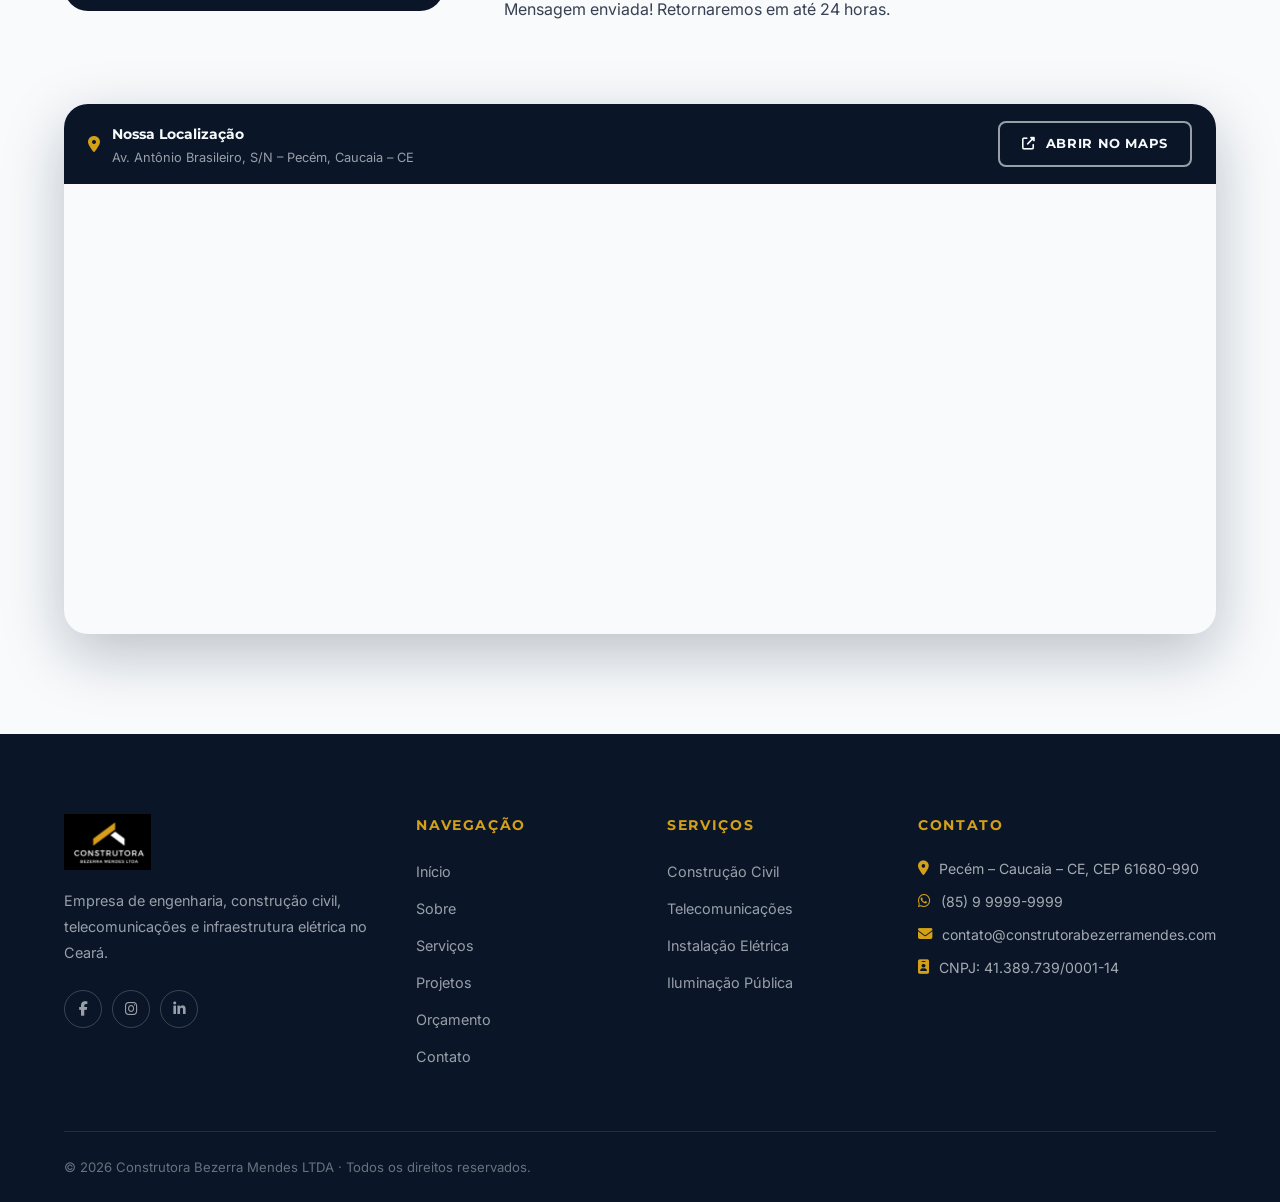
==== commit acb4adb6: "fix: improve favicon compatibility and add meta tags" ====
--- a/Bezerra-Mendes/contato.html
+++ b/Bezerra-Mendes/contato.html
@@ -7,6 +7,12 @@
   <meta name="keywords" content="contato construtora Ceará, Bezerra Mendes, Caucaia, Pecém, engenharia" />
   <title>Contato – Construtora Bezerra Mendes LTDA</title>
   <link rel="icon" type="image/png" href="assets/images/logo.png" />
+  <link rel="shortcut icon" href="favicon.ico" type="image/x-icon" />
+  <link rel="apple-touch-icon" href="assets/images/logo.png" />
+  <meta property="og:title" content="Contato – Construtora Bezerra Mendes LTDA" />
+  <meta property="og:description" content="Entre em contato com nossa equipe técnica." />
+  <meta property="og:image" content="https://construtorabezerramendes.com/assets/images/logo.png" />
+  <meta property="og:url" content="https://construtorabezerramendes.com/contato.html" />
   <link rel="stylesheet" href="css/style.css" />
   <link rel="stylesheet" href="https://cdnjs.cloudflare.com/ajax/libs/font-awesome/6.5.0/css/all.min.css" />
   <style>
